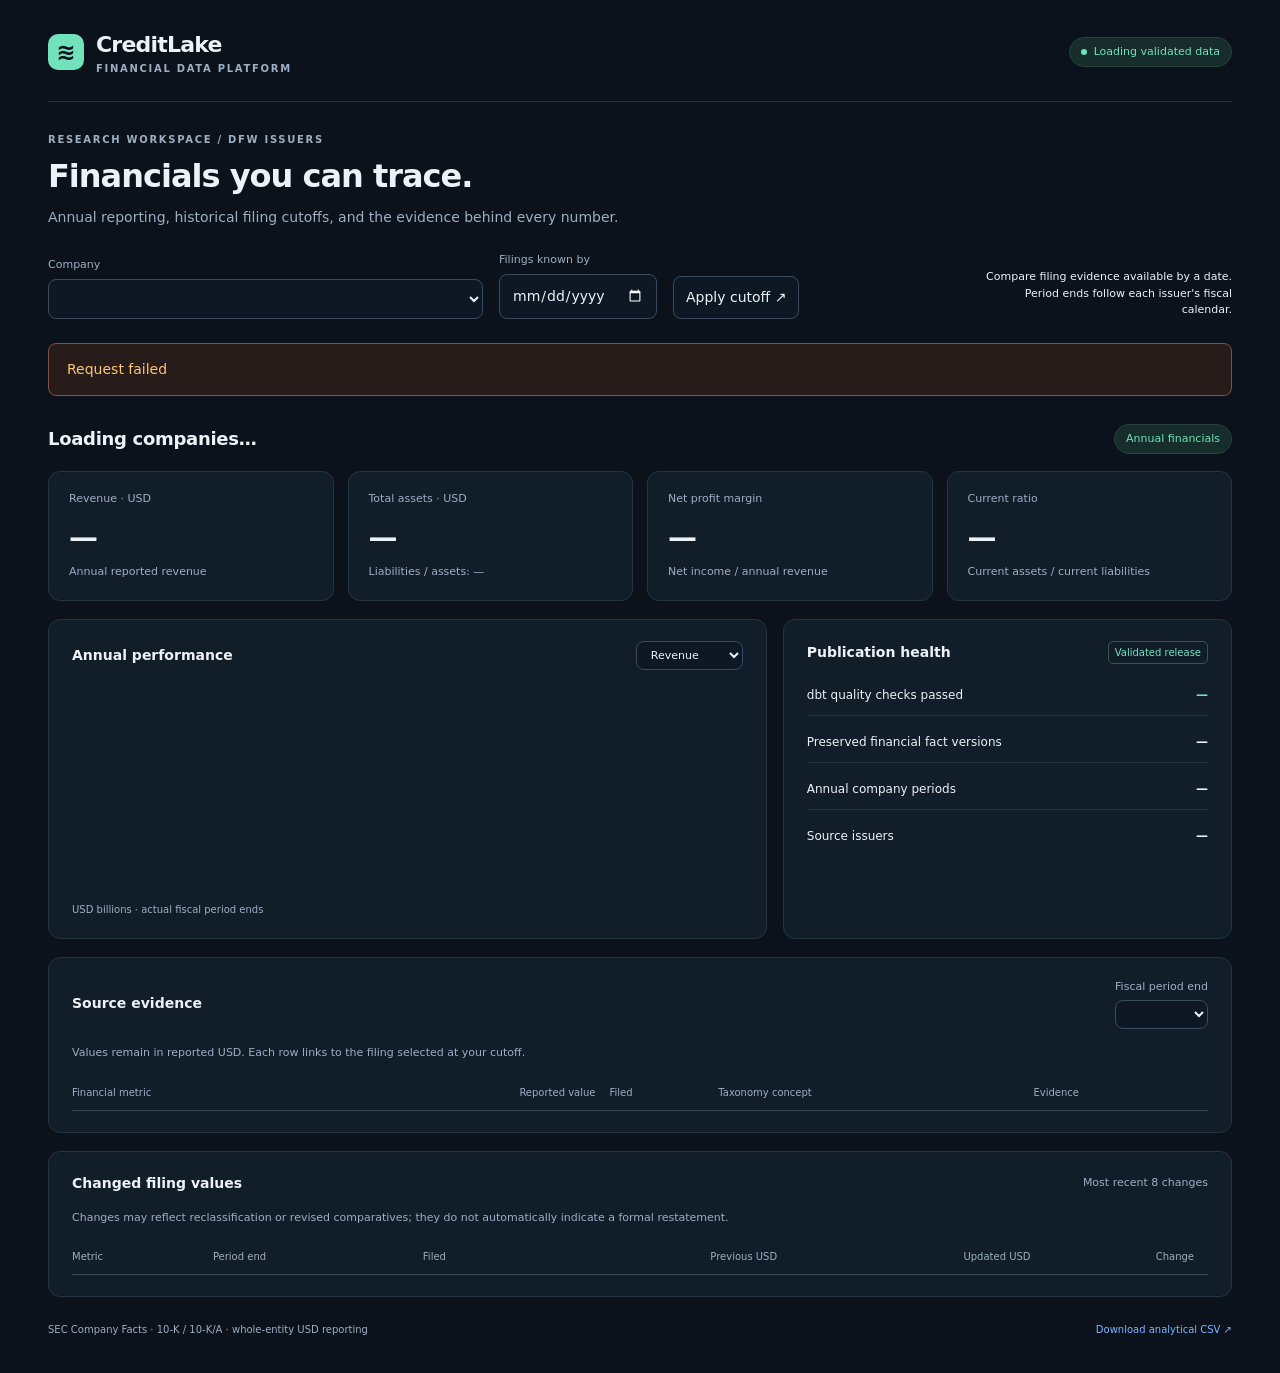
==== src/creditlake/static/index.html @ 42e3c2ce "Serve the financial analytics dashboard" ====
<!doctype html>
<html lang="en">
<head>
  <meta charset="utf-8">
  <meta name="viewport" content="width=device-width,initial-scale=1">
  <title>CreditLake · Financial Data Platform</title>
  <style>
    :root{--bg:#0b121c;--panel:#121d2a;--line:#263343;--text:#edf2f8;--muted:#9eaec2;--green:#72e2bc;--blue:#81b4ff;--amber:#ffc578}
    *{box-sizing:border-box}body{margin:0;background:var(--bg);color:var(--text);font-family:Inter,ui-sans-serif,system-ui,-apple-system,Segoe UI,sans-serif;font-size:14px;line-height:1.5}
    button,input,select{font:inherit}a{color:var(--blue);text-decoration:none}a:hover{text-decoration:underline}button,select,input{color:var(--text);background:#0e1825;border:1px solid #3b4a5f;border-radius:8px;padding:10px 12px}button{cursor:pointer}button:hover{border-color:var(--green)}select{max-width:100%}input{color-scheme:dark}
    .shell{max-width:1260px;margin:auto;padding:28px 38px 36px}.top{display:flex;align-items:center;justify-content:space-between;gap:20px;padding-bottom:25px;border-bottom:1px solid var(--line)}.brand{display:flex;align-items:center;gap:12px}.logo{width:36px;height:36px;border-radius:10px;background:var(--green);display:grid;place-items:center;color:#0b121c;font-size:23px;font-weight:800}.wordmark{font-size:22px;font-weight:650;letter-spacing:-.8px}.eyebrow{color:var(--muted);text-transform:uppercase;letter-spacing:1.7px;font-size:10px;font-weight:650}.pill{font-size:11px;padding:6px 11px;border-radius:100px;background:#162d2b;color:var(--green);border:1px solid #26433c}.dot{display:inline-block;width:6px;height:6px;border-radius:50%;background:var(--green);margin-right:7px}.header{margin:30px 0 23px}h1{font-size:32px;font-weight:600;letter-spacing:-1px;margin:5px 0 7px}p{color:var(--muted);margin:0}.filters{display:flex;align-items:end;gap:16px;margin:24px 0}.field{display:grid;gap:5px}.field label{font-size:11px;color:var(--muted)}.field.company{flex:1;max-width:435px}.filters .helper{margin-left:auto;font-size:11px;text-align:right;max-width:250px}.company-heading{display:flex;justify-content:space-between;align-items:center;gap:12px;margin:28px 0 17px}h2{margin:0;font-size:18px;letter-spacing:-.3px;font-weight:600}.subtle{font-size:11px;color:var(--muted)}.cards{display:grid;grid-template-columns:repeat(4,1fr);gap:14px}.card,.panel{background:var(--panel);border:1px solid var(--line);border-radius:12px}.card{padding:19px 20px}.label{font-size:11px;color:var(--muted)}.value{font-size:29px;font-weight:550;letter-spacing:-1px;margin:8px 0 5px}.detail{font-size:11px;color:var(--muted)}.green{color:var(--green)}.amber{color:var(--amber)}.grid{display:grid;grid-template-columns:1.6fr 1fr;gap:16px;margin-top:18px}.panel{padding:21px 23px;min-width:0}.panel-head{display:flex;justify-content:space-between;align-items:center;gap:10px;margin-bottom:16px}.panel-head h3{margin:0;font-size:14px;font-weight:550}.panel-head select{font-size:11px;padding:6px 10px}.chart{width:100%;height:210px}.chart-note{display:flex;justify-content:space-between;font-size:10px;color:var(--muted);gap:16px}.quality-list{display:grid;gap:17px;margin:22px 0}.quality-row{display:flex;justify-content:space-between;font-size:12px;border-bottom:1px solid var(--line);padding-bottom:11px}.quality-row:last-child{border:0;padding:0}.quality-value{font-weight:600}.small-note{font-size:10px;line-height:1.7;color:var(--muted)}.table-panel{margin-top:18px}.table-wrap{overflow-x:auto}table{border-collapse:collapse;width:100%;font-size:11px;white-space:nowrap}th{text-align:left;color:var(--muted);font-size:10px;font-weight:500;padding:10px 14px 10px 0;border-bottom:1px solid #3a4759}td{padding:12px 14px 12px 0;border-bottom:1px solid var(--line)}tr:last-child td{border-bottom:0}.num{text-align:right}.metric{font-weight:550;font-size:12px}.tag{font-size:10px;color:var(--green);border:1px solid #35564f;padding:3px 6px;border-radius:5px}.legend{font-size:11px;margin:0 0 13px;color:var(--muted)}.footer{display:flex;justify-content:space-between;gap:15px;margin-top:25px;color:var(--muted);font-size:10px}.error{padding:15px 18px;border:1px solid #7e5341;border-radius:8px;color:var(--amber);margin-top:20px;background:#271c19}.hidden{display:none}.empty{padding:25px;color:var(--muted);text-align:center}.loading{opacity:.55}.revision-title{margin-top:8px}.mono{font-family:ui-monospace,SFMono-Regular,Consolas,monospace;font-size:10px}
    @media(max-width:850px){.shell{padding:20px}.grid{grid-template-columns:1fr}.cards{grid-template-columns:repeat(2,1fr)}.filters{flex-wrap:wrap}.filters .helper{display:none}.field.company{max-width:none;min-width:230px}h1{font-size:28px}.footer{flex-wrap:wrap}}
    @media(max-width:430px){.shell{padding:16px}.cards{gap:9px}.card{padding:15px}.value{font-size:24px}.top{gap:8px}.wordmark{font-size:20px}.pill{font-size:9px}.company-heading{align-items:start}.company-heading h2{font-size:16px}.panel{padding:17px}.filters{gap:10px}}
  </style>
</head>
<body>
<div class="shell">
  <div class="top"><div class="brand"><span class="logo" aria-hidden="true">≋</span><div><div class="wordmark">CreditLake</div><div class="eyebrow">Financial data platform</div></div></div><span class="pill" id="badge"><span class="dot"></span>Loading validated data</span></div>
  <header class="header"><div class="eyebrow">Research workspace / DFW issuers</div><h1>Financials you can trace.</h1><p>Annual reporting, historical filing cutoffs, and the evidence behind every number.</p></header>
  <form class="filters" id="filters"><div class="field company"><label for="company">Company</label><select id="company" aria-label="Company"></select></div><div class="field"><label for="cutoff">Filings known by</label><input type="date" id="cutoff" required></div><button type="submit">Apply cutoff ↗</button><div class="helper">Compare filing evidence available by a date.<br>Period ends follow each issuer's fiscal calendar.</div></form>
  <div id="error" class="error hidden" role="alert"></div>
  <main id="content" aria-live="polite">
    <div class="company-heading"><div><h2 id="company-name">Loading companies…</h2><span class="subtle" id="company-meta"></span></div><span class="pill" id="period-label">Annual financials</span></div>
    <div class="cards"><div class="card"><div class="label">Revenue · USD</div><div class="value" id="revenue">—</div><div class="detail" id="growth">Annual reported revenue</div></div><div class="card"><div class="label">Total assets · USD</div><div class="value" id="assets">—</div><div class="detail" id="leverage">Liabilities / assets: —</div></div><div class="card"><div class="label">Net profit margin</div><div class="value" id="margin">—</div><div class="detail">Net income / annual revenue</div></div><div class="card"><div class="label">Current ratio</div><div class="value" id="liquidity">—</div><div class="detail" id="liquidity-note">Current assets / current liabilities</div></div></div>
    <div class="grid"><section class="panel"><div class="panel-head"><h3>Annual performance</h3><select id="chart-metric" aria-label="Chart metric"><option value="revenue">Revenue</option><option value="net_income">Net income</option><option value="assets">Total assets</option></select></div><svg class="chart" id="chart" viewBox="0 0 620 210" role="img" aria-label="Annual financial performance chart"></svg><div class="chart-note"><span>USD billions · actual fiscal period ends</span><span id="chart-caption"></span></div></section><section class="panel"><div class="panel-head"><h3>Publication health</h3><span class="tag">Validated release</span></div><div class="quality-list"><div class="quality-row"><span>dbt quality checks passed</span><span class="quality-value green" id="checks">—</span></div><div class="quality-row"><span>Preserved financial fact versions</span><span class="quality-value" id="facts-count">—</span></div><div class="quality-row"><span>Annual company periods</span><span class="quality-value" id="periods-count">—</span></div><div class="quality-row"><span>Source issuers</span><span class="quality-value" id="issuers-count">—</span></div></div><div class="small-note" id="publication-note"></div></section></div>
    <section class="panel table-panel"><div class="panel-head"><h3>Source evidence</h3><div class="field"><label for="period">Fiscal period end</label><select id="period"></select></div></div><div class="legend">Values remain in reported USD. Each row links to the filing selected at your cutoff.</div><div class="table-wrap"><table><thead><tr><th>Financial metric</th><th class="num">Reported value</th><th>Filed</th><th>Taxonomy concept</th><th>Evidence</th></tr></thead><tbody id="evidence"></tbody></table></div></section>
    <section class="panel table-panel"><div class="panel-head"><h3>Changed filing values</h3><span class="subtle">Most recent 8 changes</span></div><div class="legend">Changes may reflect reclassification or revised comparatives; they do not automatically indicate a formal restatement.</div><div class="table-wrap"><table><thead><tr><th>Metric</th><th>Period end</th><th>Filed</th><th class="num">Previous USD</th><th class="num">Updated USD</th><th class="num">Change</th></tr></thead><tbody id="revisions"></tbody></table></div></section>
  </main>
  <footer class="footer"><span>SEC Company Facts · 10-K / 10-K/A · whole-entity USD reporting</span><span id="mode"></span><a id="export-link" href="/api/exports/mart_company_trends.csv">Download analytical CSV ↗</a></footer>
</div>
<!-- DEMO_DATA -->
<script>
  const $=id=>document.getElementById(id), demo=window.CREDITLAKE_DEMO;
  const labels={revenue:'Revenue',assets:'Total assets',liabilities:'Total liabilities',equity:'Total equity',net_income:'Net income',operating_income:'Operating income',operating_cash_flow:'Operating cash flow',current_assets:'Current assets',current_liabilities:'Current liabilities',cash:'Cash & equivalents'};
  let status,companies=[],history=[],facts=[],requestNumber=0;
  const present=x=>x!==null&&x!==undefined&&Number.isFinite(Number(x));
  const money=x=>present(x)?new Intl.NumberFormat('en-US',{maximumFractionDigits:0}).format(Number(x)):'Unavailable';
  const compact=x=>present(x)?'$'+new Intl.NumberFormat('en-US',{notation:'compact',maximumFractionDigits:2}).format(Number(x)):'—';
  const percent=x=>present(x)?(Number(x)*100).toFixed(1)+'%':'—';
  function text(id,value){$(id).textContent=value}
  function ratio(a,b){return present(a)&&present(b)&&Number(b)!==0?Number(a)/Number(b):null}
  async function get(path){const response=await fetch(path);if(!response.ok){let reason;try{reason=(await response.json()).detail}catch{reason='Request failed'}throw new Error(typeof reason==='string'?reason:'Invalid request')}return response.json()}
  function canonical(ticker,cutoff){
    const selected=new Map();
    const candidates=demo.candidates[ticker].filter(f=>f.filed<=cutoff).sort((a,b)=>b.filed.localeCompare(a.filed)||a.alias_priority-b.alias_priority||b.accession.localeCompare(a.accession)||b.first_observed.localeCompare(a.first_observed)||a.fact_id.localeCompare(b.fact_id));
    for(const fact of candidates){const key=fact.metric+'|'+fact.period_end;if(!selected.has(key))selected.set(key,fact)}
    return [...selected.values()];
  }
  function offlineHistory(selected){
    const periods=new Map();for(const fact of selected){if(!periods.has(fact.period_end))periods.set(fact.period_end,{period_end:fact.period_end,available_metrics:0});const row=periods.get(fact.period_end);row[fact.metric]=fact.value;row.available_metrics++}
    const output=[...periods.values()].filter(row=>present(row.revenue)).sort((a,b)=>a.period_end.localeCompare(b.period_end));
    output.forEach((row,i)=>{row.net_margin=ratio(row.net_income,row.revenue);row.current_ratio=ratio(row.current_assets,row.current_liabilities);row.liabilities_to_assets=ratio(row.liabilities,row.assets);row.revenue_growth_yoy=null;if(i){const prior=output[i-1],days=(Date.parse(row.period_end)-Date.parse(prior.period_end))/86400000;if(days>=330&&days<=400){const comparison=ratio(row.revenue,prior.revenue);row.revenue_growth_yoy=comparison===null?null:comparison-1}}});return output;
  }
  function renderChart(){
    const metric=$('chart-metric').value,svg=$('chart');svg.replaceChildren();
    const valid=history.filter(row=>present(row[metric]));if(!valid.length){text('chart-caption','No available values');return}
    const ns='http://www.w3.org/2000/svg',left=47,right=605,top=10,bottom=175,values=valid.map(row=>Number(row[metric])/1e9),min=Math.min(0,...values),max=Math.max(1e-6,...values),span=max-min||1;
    function element(name,attrs,content){const node=document.createElementNS(ns,name);Object.entries(attrs).forEach(([key,value])=>node.setAttribute(key,value));if(content!==undefined)node.textContent=content;svg.append(node);return node}
    const x=i=>left+i*(right-left)/Math.max(valid.length-1,1),y=value=>bottom-(value-min)/span*(bottom-top);
    for(let i=0;i<=3;i++){const value=min+i*span/3,pos=y(value);element('line',{x1:left,x2:right,y1:pos,y2:pos,stroke:'#293647','stroke-dasharray':'3 5'});element('text',{x:0,y:pos+4,fill:'#9eaec2','font-size':10},value.toFixed(1))}
    element('polyline',{points:values.map((v,i)=>x(i)+','+y(v)).join(' '),fill:'none',stroke:'#72e2bc','stroke-width':2.5,'stroke-linejoin':'round'});
    valid.forEach((row,i)=>{const point=element('circle',{cx:x(i),cy:y(values[i]),r:3.5,fill:'#72e2bc'});const title=document.createElementNS(ns,'title');title.textContent=row.period_end+': '+compact(row[metric]);point.append(title);if(i===0||i===valid.length-1||i%2===0)element('text',{x:x(i),y:199,fill:'#9eaec2','font-size':10,'text-anchor':'middle'},row.period_end.slice(0,4))});
    text('chart-caption',valid.length+' annual periods');
  }
  function renderEvidence(){
    const selected=facts.filter(f=>f.period_end===$('period').value).sort((a,b)=>(labels[a.metric]||a.metric).localeCompare(labels[b.metric]||b.metric));
    const body=$('evidence');body.replaceChildren();
    for(const fact of selected){const tr=document.createElement('tr');const fields=[labels[fact.metric]||fact.metric,money(fact.value),fact.filed,fact.concept];fields.forEach((value,index)=>{const td=document.createElement('td');td.textContent=value;if(index===0)td.className='metric';if(index===1)td.className='num';if(index===3)td.className='mono';tr.append(td)});const td=document.createElement('td'),a=document.createElement('a');a.textContent=fact.form+' ↗';a.href=fact.filing_url;a.target='_blank';a.rel='noopener noreferrer';td.append(a);tr.append(td);body.append(tr)}
    if(!selected.length){const tr=document.createElement('tr'),td=document.createElement('td');td.colSpan=5;td.className='empty';td.textContent='No annual evidence available by this filing cutoff.';tr.append(td);body.append(tr)}
  }
  function renderRevisions(revisions){
    const body=$('revisions');body.replaceChildren();
    for(const row of revisions.slice(0,8)){const tr=document.createElement('tr');[labels[row.metric]||row.metric,row.period_end,row.filed,money(row.previous_value),money(row.value),percent(row.relative_change)].forEach((value,index)=>{const td=document.createElement('td');td.textContent=value;if(index>=3)td.className='num';tr.append(td)});body.append(tr)}
    if(!revisions.length){const tr=document.createElement('tr'),td=document.createElement('td');td.colSpan=6;td.className='empty';td.textContent='No changed filing values in this view.';tr.append(td);body.append(tr)}
  }
  async function refresh(){
    const sequence=++requestNumber,ticker=$('company').value,cutoff=$('cutoff').value;
    if(!cutoff)return;$('content').classList.add('loading');$('error').classList.add('hidden');
    try{
      let historyData,factData,revisionData;
      if(demo){const selected=canonical(ticker,cutoff);historyData={history:offlineHistory(selected)};factData={facts:selected};revisionData={revisions:demo.revisions[ticker].filter(row=>row.filed<=cutoff)}}
      else{[historyData,factData,revisionData]=await Promise.all([get('/api/companies/'+ticker+'/history?as_of='+cutoff),get('/api/companies/'+ticker+'/facts?as_of='+cutoff),get('/api/companies/'+ticker+'/revisions?as_of='+cutoff+'&limit=200')]);if(new Set([historyData.run_id,factData.run_id,revisionData.run_id]).size!==1)throw new Error('A new release was published during this request. Apply the cutoff again.');revisionData.revisions=revisionData.revisions.filter(row=>row.filed<=cutoff)}
      if(sequence!==requestNumber)return;history=historyData.history;facts=factData.facts;
      const issuer=companies.find(c=>c.ticker===ticker),latest=history.at(-1);
      text('company-name',issuer.name);text('company-meta',ticker+' · '+issuer.sector+' · '+issuer.headquarters);text('period-label',latest?'FY ended '+latest.period_end:'No available annual period');
      text('revenue',compact(latest?.revenue));text('assets',compact(latest?.assets));text('margin',percent(latest?.net_margin));text('liquidity',present(latest?.current_ratio)?Number(latest.current_ratio).toFixed(2)+'×':'—');text('growth',latest&&present(latest.revenue_growth_yoy)?percent(latest.revenue_growth_yoy)+' year over year':'YoY comparison unavailable');text('leverage','Liabilities / assets: '+percent(latest?.liabilities_to_assets));text('liquidity-note',latest&&present(latest.current_ratio)&&Number(latest.current_ratio)<1?'Below 1× · review industry context':'Current assets / current liabilities');
      const oldPeriod=$('period').value;$('period').replaceChildren();[...history].reverse().forEach(row=>{const option=document.createElement('option');option.value=row.period_end;option.textContent=row.period_end;$('period').append(option)});if(history.some(row=>row.period_end===oldPeriod))$('period').value=oldPeriod;
      renderChart();renderEvidence();renderRevisions(revisionData.revisions);
    }catch(error){if(sequence===requestNumber){text('error',error.message);$('error').classList.remove('hidden')}}finally{if(sequence===requestNumber)$('content').classList.remove('loading')}
  }
  async function initialize(){
    try{[status,companies]=demo?[demo.status,demo.companies]:await Promise.all([get('/api/status'),get('/api/companies')]);
      companies.forEach(issuer=>{const option=document.createElement('option');option.value=issuer.ticker;option.textContent=issuer.ticker+' · '+issuer.name;$('company').append(option)});$('company').value=companies.some(c=>c.ticker==='TXN')?'TXN':companies[0].ticker;$('cutoff').value=status.filing_date_cutoff;
      text('badge',status.dbt.tests_passed+' dbt checks passed');text('checks',status.dbt.tests_passed);text('facts-count',new Intl.NumberFormat('en-US').format(status.total_facts));text('periods-count',status.annual_periods);text('issuers-count',companies.length);text('publication-note','Published '+status.published_at.slice(0,10)+'. Raw evidence and filing revisions remain preserved. Missing metrics remain unavailable.');text('mode',demo?'Captured source data · standalone preview':'Validated warehouse · read-only API');
      if(demo){$('export-link').classList.add('hidden')}await refresh();
    }catch(error){text('error',error.message);$('error').classList.remove('hidden')}
  }
  $('filters').addEventListener('submit',event=>{event.preventDefault();refresh()});$('company').addEventListener('change',refresh);$('period').addEventListener('change',renderEvidence);$('chart-metric').addEventListener('change',renderChart);initialize();
</script>
</body>
</html>
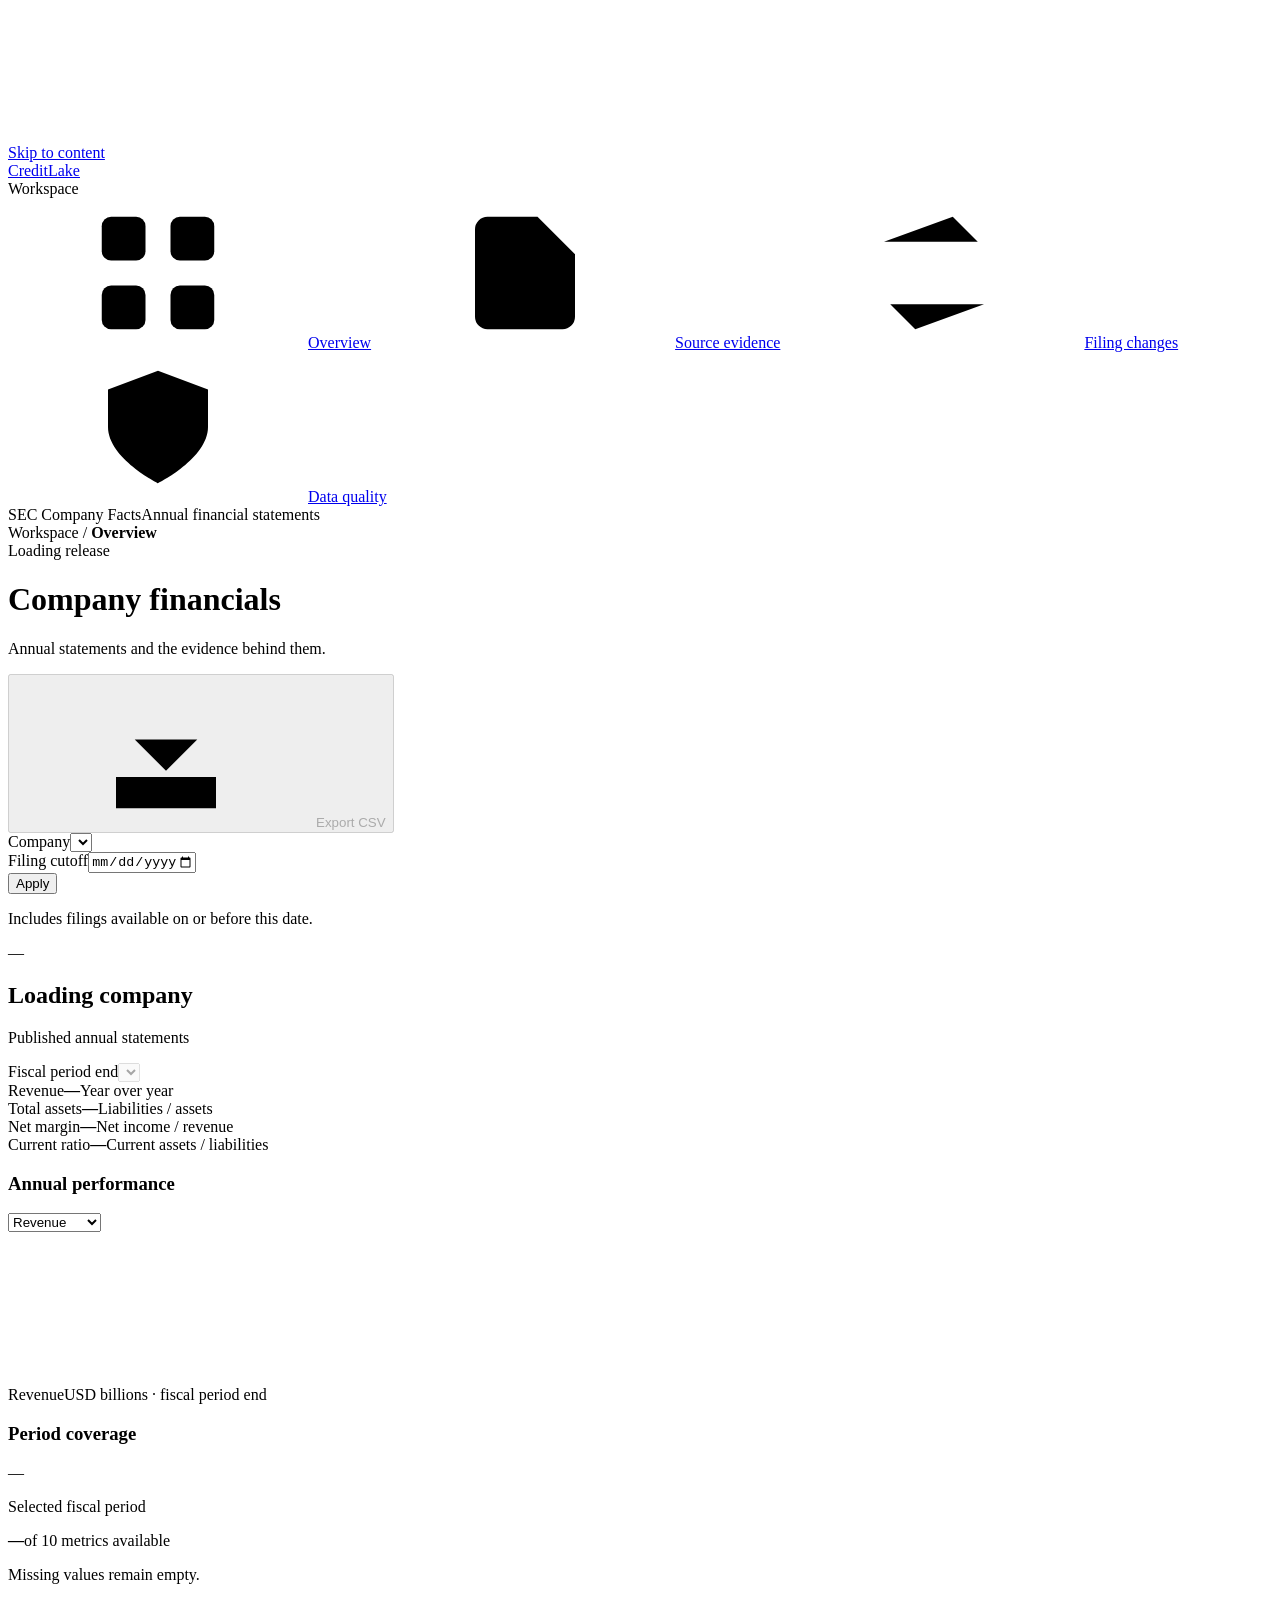
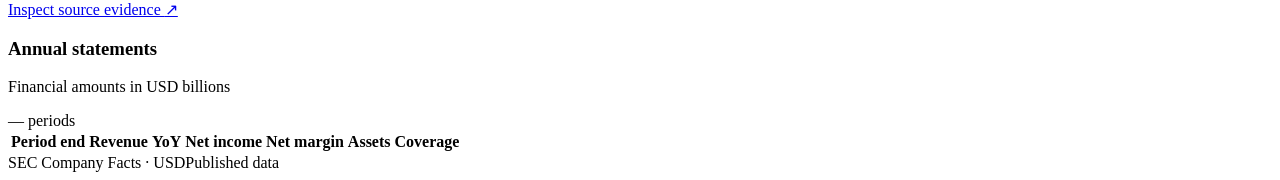
==== commit e1c6a1f5: "Refresh the financial workspace interface" ====
--- a/src/creditlake/static/index.html
+++ b/src/creditlake/static/index.html
@@ -1,101 +1,462 @@
 <!doctype html>
 <html lang="en">
-<head>
-  <meta charset="utf-8">
-  <meta name="viewport" content="width=device-width,initial-scale=1">
-  <title>CreditLake · Financial Data Platform</title>
-  <style>
-    :root{--bg:#0b121c;--panel:#121d2a;--line:#263343;--text:#edf2f8;--muted:#9eaec2;--green:#72e2bc;--blue:#81b4ff;--amber:#ffc578}
-    *{box-sizing:border-box}body{margin:0;background:var(--bg);color:var(--text);font-family:Inter,ui-sans-serif,system-ui,-apple-system,Segoe UI,sans-serif;font-size:14px;line-height:1.5}
-    button,input,select{font:inherit}a{color:var(--blue);text-decoration:none}a:hover{text-decoration:underline}button,select,input{color:var(--text);background:#0e1825;border:1px solid #3b4a5f;border-radius:8px;padding:10px 12px}button{cursor:pointer}button:hover{border-color:var(--green)}select{max-width:100%}input{color-scheme:dark}
-    .shell{max-width:1260px;margin:auto;padding:28px 38px 36px}.top{display:flex;align-items:center;justify-content:space-between;gap:20px;padding-bottom:25px;border-bottom:1px solid var(--line)}.brand{display:flex;align-items:center;gap:12px}.logo{width:36px;height:36px;border-radius:10px;background:var(--green);display:grid;place-items:center;color:#0b121c;font-size:23px;font-weight:800}.wordmark{font-size:22px;font-weight:650;letter-spacing:-.8px}.eyebrow{color:var(--muted);text-transform:uppercase;letter-spacing:1.7px;font-size:10px;font-weight:650}.pill{font-size:11px;padding:6px 11px;border-radius:100px;background:#162d2b;color:var(--green);border:1px solid #26433c}.dot{display:inline-block;width:6px;height:6px;border-radius:50%;background:var(--green);margin-right:7px}.header{margin:30px 0 23px}h1{font-size:32px;font-weight:600;letter-spacing:-1px;margin:5px 0 7px}p{color:var(--muted);margin:0}.filters{display:flex;align-items:end;gap:16px;margin:24px 0}.field{display:grid;gap:5px}.field label{font-size:11px;color:var(--muted)}.field.company{flex:1;max-width:435px}.filters .helper{margin-left:auto;font-size:11px;text-align:right;max-width:250px}.company-heading{display:flex;justify-content:space-between;align-items:center;gap:12px;margin:28px 0 17px}h2{margin:0;font-size:18px;letter-spacing:-.3px;font-weight:600}.subtle{font-size:11px;color:var(--muted)}.cards{display:grid;grid-template-columns:repeat(4,1fr);gap:14px}.card,.panel{background:var(--panel);border:1px solid var(--line);border-radius:12px}.card{padding:19px 20px}.label{font-size:11px;color:var(--muted)}.value{font-size:29px;font-weight:550;letter-spacing:-1px;margin:8px 0 5px}.detail{font-size:11px;color:var(--muted)}.green{color:var(--green)}.amber{color:var(--amber)}.grid{display:grid;grid-template-columns:1.6fr 1fr;gap:16px;margin-top:18px}.panel{padding:21px 23px;min-width:0}.panel-head{display:flex;justify-content:space-between;align-items:center;gap:10px;margin-bottom:16px}.panel-head h3{margin:0;font-size:14px;font-weight:550}.panel-head select{font-size:11px;padding:6px 10px}.chart{width:100%;height:210px}.chart-note{display:flex;justify-content:space-between;font-size:10px;color:var(--muted);gap:16px}.quality-list{display:grid;gap:17px;margin:22px 0}.quality-row{display:flex;justify-content:space-between;font-size:12px;border-bottom:1px solid var(--line);padding-bottom:11px}.quality-row:last-child{border:0;padding:0}.quality-value{font-weight:600}.small-note{font-size:10px;line-height:1.7;color:var(--muted)}.table-panel{margin-top:18px}.table-wrap{overflow-x:auto}table{border-collapse:collapse;width:100%;font-size:11px;white-space:nowrap}th{text-align:left;color:var(--muted);font-size:10px;font-weight:500;padding:10px 14px 10px 0;border-bottom:1px solid #3a4759}td{padding:12px 14px 12px 0;border-bottom:1px solid var(--line)}tr:last-child td{border-bottom:0}.num{text-align:right}.metric{font-weight:550;font-size:12px}.tag{font-size:10px;color:var(--green);border:1px solid #35564f;padding:3px 6px;border-radius:5px}.legend{font-size:11px;margin:0 0 13px;color:var(--muted)}.footer{display:flex;justify-content:space-between;gap:15px;margin-top:25px;color:var(--muted);font-size:10px}.error{padding:15px 18px;border:1px solid #7e5341;border-radius:8px;color:var(--amber);margin-top:20px;background:#271c19}.hidden{display:none}.empty{padding:25px;color:var(--muted);text-align:center}.loading{opacity:.55}.revision-title{margin-top:8px}.mono{font-family:ui-monospace,SFMono-Regular,Consolas,monospace;font-size:10px}
-    @media(max-width:850px){.shell{padding:20px}.grid{grid-template-columns:1fr}.cards{grid-template-columns:repeat(2,1fr)}.filters{flex-wrap:wrap}.filters .helper{display:none}.field.company{max-width:none;min-width:230px}h1{font-size:28px}.footer{flex-wrap:wrap}}
-    @media(max-width:430px){.shell{padding:16px}.cards{gap:9px}.card{padding:15px}.value{font-size:24px}.top{gap:8px}.wordmark{font-size:20px}.pill{font-size:9px}.company-heading{align-items:start}.company-heading h2{font-size:16px}.panel{padding:17px}.filters{gap:10px}}
-  </style>
-</head>
-<body>
-<div class="shell">
-  <div class="top"><div class="brand"><span class="logo" aria-hidden="true">≋</span><div><div class="wordmark">CreditLake</div><div class="eyebrow">Financial data platform</div></div></div><span class="pill" id="badge"><span class="dot"></span>Loading validated data</span></div>
-  <header class="header"><div class="eyebrow">Research workspace / DFW issuers</div><h1>Financials you can trace.</h1><p>Annual reporting, historical filing cutoffs, and the evidence behind every number.</p></header>
-  <form class="filters" id="filters"><div class="field company"><label for="company">Company</label><select id="company" aria-label="Company"></select></div><div class="field"><label for="cutoff">Filings known by</label><input type="date" id="cutoff" required></div><button type="submit">Apply cutoff ↗</button><div class="helper">Compare filing evidence available by a date.<br>Period ends follow each issuer's fiscal calendar.</div></form>
-  <div id="error" class="error hidden" role="alert"></div>
-  <main id="content" aria-live="polite">
-    <div class="company-heading"><div><h2 id="company-name">Loading companies…</h2><span class="subtle" id="company-meta"></span></div><span class="pill" id="period-label">Annual financials</span></div>
-    <div class="cards"><div class="card"><div class="label">Revenue · USD</div><div class="value" id="revenue">—</div><div class="detail" id="growth">Annual reported revenue</div></div><div class="card"><div class="label">Total assets · USD</div><div class="value" id="assets">—</div><div class="detail" id="leverage">Liabilities / assets: —</div></div><div class="card"><div class="label">Net profit margin</div><div class="value" id="margin">—</div><div class="detail">Net income / annual revenue</div></div><div class="card"><div class="label">Current ratio</div><div class="value" id="liquidity">—</div><div class="detail" id="liquidity-note">Current assets / current liabilities</div></div></div>
-    <div class="grid"><section class="panel"><div class="panel-head"><h3>Annual performance</h3><select id="chart-metric" aria-label="Chart metric"><option value="revenue">Revenue</option><option value="net_income">Net income</option><option value="assets">Total assets</option></select></div><svg class="chart" id="chart" viewBox="0 0 620 210" role="img" aria-label="Annual financial performance chart"></svg><div class="chart-note"><span>USD billions · actual fiscal period ends</span><span id="chart-caption"></span></div></section><section class="panel"><div class="panel-head"><h3>Publication health</h3><span class="tag">Validated release</span></div><div class="quality-list"><div class="quality-row"><span>dbt quality checks passed</span><span class="quality-value green" id="checks">—</span></div><div class="quality-row"><span>Preserved financial fact versions</span><span class="quality-value" id="facts-count">—</span></div><div class="quality-row"><span>Annual company periods</span><span class="quality-value" id="periods-count">—</span></div><div class="quality-row"><span>Source issuers</span><span class="quality-value" id="issuers-count">—</span></div></div><div class="small-note" id="publication-note"></div></section></div>
-    <section class="panel table-panel"><div class="panel-head"><h3>Source evidence</h3><div class="field"><label for="period">Fiscal period end</label><select id="period"></select></div></div><div class="legend">Values remain in reported USD. Each row links to the filing selected at your cutoff.</div><div class="table-wrap"><table><thead><tr><th>Financial metric</th><th class="num">Reported value</th><th>Filed</th><th>Taxonomy concept</th><th>Evidence</th></tr></thead><tbody id="evidence"></tbody></table></div></section>
-    <section class="panel table-panel"><div class="panel-head"><h3>Changed filing values</h3><span class="subtle">Most recent 8 changes</span></div><div class="legend">Changes may reflect reclassification or revised comparatives; they do not automatically indicate a formal restatement.</div><div class="table-wrap"><table><thead><tr><th>Metric</th><th>Period end</th><th>Filed</th><th class="num">Previous USD</th><th class="num">Updated USD</th><th class="num">Change</th></tr></thead><tbody id="revisions"></tbody></table></div></section>
-  </main>
-  <footer class="footer"><span>SEC Company Facts · 10-K / 10-K/A · whole-entity USD reporting</span><span id="mode"></span><a id="export-link" href="/api/exports/mart_company_trends.csv">Download analytical CSV ↗</a></footer>
-</div>
-<!-- DEMO_DATA -->
-<script>
-  const $=id=>document.getElementById(id), demo=window.CREDITLAKE_DEMO;
-  const labels={revenue:'Revenue',assets:'Total assets',liabilities:'Total liabilities',equity:'Total equity',net_income:'Net income',operating_income:'Operating income',operating_cash_flow:'Operating cash flow',current_assets:'Current assets',current_liabilities:'Current liabilities',cash:'Cash & equivalents'};
-  let status,companies=[],history=[],facts=[],requestNumber=0;
-  const present=x=>x!==null&&x!==undefined&&Number.isFinite(Number(x));
-  const money=x=>present(x)?new Intl.NumberFormat('en-US',{maximumFractionDigits:0}).format(Number(x)):'Unavailable';
-  const compact=x=>present(x)?'$'+new Intl.NumberFormat('en-US',{notation:'compact',maximumFractionDigits:2}).format(Number(x)):'—';
-  const percent=x=>present(x)?(Number(x)*100).toFixed(1)+'%':'—';
-  function text(id,value){$(id).textContent=value}
-  function ratio(a,b){return present(a)&&present(b)&&Number(b)!==0?Number(a)/Number(b):null}
-  async function get(path){const response=await fetch(path);if(!response.ok){let reason;try{reason=(await response.json()).detail}catch{reason='Request failed'}throw new Error(typeof reason==='string'?reason:'Invalid request')}return response.json()}
-  function canonical(ticker,cutoff){
-    const selected=new Map();
-    const candidates=demo.candidates[ticker].filter(f=>f.filed<=cutoff).sort((a,b)=>b.filed.localeCompare(a.filed)||a.alias_priority-b.alias_priority||b.accession.localeCompare(a.accession)||b.first_observed.localeCompare(a.first_observed)||a.fact_id.localeCompare(b.fact_id));
-    for(const fact of candidates){const key=fact.metric+'|'+fact.period_end;if(!selected.has(key))selected.set(key,fact)}
-    return [...selected.values()];
-  }
-  function offlineHistory(selected){
-    const periods=new Map();for(const fact of selected){if(!periods.has(fact.period_end))periods.set(fact.period_end,{period_end:fact.period_end,available_metrics:0});const row=periods.get(fact.period_end);row[fact.metric]=fact.value;row.available_metrics++}
-    const output=[...periods.values()].filter(row=>present(row.revenue)).sort((a,b)=>a.period_end.localeCompare(b.period_end));
-    output.forEach((row,i)=>{row.net_margin=ratio(row.net_income,row.revenue);row.current_ratio=ratio(row.current_assets,row.current_liabilities);row.liabilities_to_assets=ratio(row.liabilities,row.assets);row.revenue_growth_yoy=null;if(i){const prior=output[i-1],days=(Date.parse(row.period_end)-Date.parse(prior.period_end))/86400000;if(days>=330&&days<=400){const comparison=ratio(row.revenue,prior.revenue);row.revenue_growth_yoy=comparison===null?null:comparison-1}}});return output;
-  }
-  function renderChart(){
-    const metric=$('chart-metric').value,svg=$('chart');svg.replaceChildren();
-    const valid=history.filter(row=>present(row[metric]));if(!valid.length){text('chart-caption','No available values');return}
-    const ns='http://www.w3.org/2000/svg',left=47,right=605,top=10,bottom=175,values=valid.map(row=>Number(row[metric])/1e9),min=Math.min(0,...values),max=Math.max(1e-6,...values),span=max-min||1;
-    function element(name,attrs,content){const node=document.createElementNS(ns,name);Object.entries(attrs).forEach(([key,value])=>node.setAttribute(key,value));if(content!==undefined)node.textContent=content;svg.append(node);return node}
-    const x=i=>left+i*(right-left)/Math.max(valid.length-1,1),y=value=>bottom-(value-min)/span*(bottom-top);
-    for(let i=0;i<=3;i++){const value=min+i*span/3,pos=y(value);element('line',{x1:left,x2:right,y1:pos,y2:pos,stroke:'#293647','stroke-dasharray':'3 5'});element('text',{x:0,y:pos+4,fill:'#9eaec2','font-size':10},value.toFixed(1))}
-    element('polyline',{points:values.map((v,i)=>x(i)+','+y(v)).join(' '),fill:'none',stroke:'#72e2bc','stroke-width':2.5,'stroke-linejoin':'round'});
-    valid.forEach((row,i)=>{const point=element('circle',{cx:x(i),cy:y(values[i]),r:3.5,fill:'#72e2bc'});const title=document.createElementNS(ns,'title');title.textContent=row.period_end+': '+compact(row[metric]);point.append(title);if(i===0||i===valid.length-1||i%2===0)element('text',{x:x(i),y:199,fill:'#9eaec2','font-size':10,'text-anchor':'middle'},row.period_end.slice(0,4))});
-    text('chart-caption',valid.length+' annual periods');
-  }
-  function renderEvidence(){
-    const selected=facts.filter(f=>f.period_end===$('period').value).sort((a,b)=>(labels[a.metric]||a.metric).localeCompare(labels[b.metric]||b.metric));
-    const body=$('evidence');body.replaceChildren();
-    for(const fact of selected){const tr=document.createElement('tr');const fields=[labels[fact.metric]||fact.metric,money(fact.value),fact.filed,fact.concept];fields.forEach((value,index)=>{const td=document.createElement('td');td.textContent=value;if(index===0)td.className='metric';if(index===1)td.className='num';if(index===3)td.className='mono';tr.append(td)});const td=document.createElement('td'),a=document.createElement('a');a.textContent=fact.form+' ↗';a.href=fact.filing_url;a.target='_blank';a.rel='noopener noreferrer';td.append(a);tr.append(td);body.append(tr)}
-    if(!selected.length){const tr=document.createElement('tr'),td=document.createElement('td');td.colSpan=5;td.className='empty';td.textContent='No annual evidence available by this filing cutoff.';tr.append(td);body.append(tr)}
-  }
-  function renderRevisions(revisions){
-    const body=$('revisions');body.replaceChildren();
-    for(const row of revisions.slice(0,8)){const tr=document.createElement('tr');[labels[row.metric]||row.metric,row.period_end,row.filed,money(row.previous_value),money(row.value),percent(row.relative_change)].forEach((value,index)=>{const td=document.createElement('td');td.textContent=value;if(index>=3)td.className='num';tr.append(td)});body.append(tr)}
-    if(!revisions.length){const tr=document.createElement('tr'),td=document.createElement('td');td.colSpan=6;td.className='empty';td.textContent='No changed filing values in this view.';tr.append(td);body.append(tr)}
-  }
-  async function refresh(){
-    const sequence=++requestNumber,ticker=$('company').value,cutoff=$('cutoff').value;
-    if(!cutoff)return;$('content').classList.add('loading');$('error').classList.add('hidden');
-    try{
-      let historyData,factData,revisionData;
-      if(demo){const selected=canonical(ticker,cutoff);historyData={history:offlineHistory(selected)};factData={facts:selected};revisionData={revisions:demo.revisions[ticker].filter(row=>row.filed<=cutoff)}}
-      else{[historyData,factData,revisionData]=await Promise.all([get('/api/companies/'+ticker+'/history?as_of='+cutoff),get('/api/companies/'+ticker+'/facts?as_of='+cutoff),get('/api/companies/'+ticker+'/revisions?as_of='+cutoff+'&limit=200')]);if(new Set([historyData.run_id,factData.run_id,revisionData.run_id]).size!==1)throw new Error('A new release was published during this request. Apply the cutoff again.');revisionData.revisions=revisionData.revisions.filter(row=>row.filed<=cutoff)}
-      if(sequence!==requestNumber)return;history=historyData.history;facts=factData.facts;
-      const issuer=companies.find(c=>c.ticker===ticker),latest=history.at(-1);
-      text('company-name',issuer.name);text('company-meta',ticker+' · '+issuer.sector+' · '+issuer.headquarters);text('period-label',latest?'FY ended '+latest.period_end:'No available annual period');
-      text('revenue',compact(latest?.revenue));text('assets',compact(latest?.assets));text('margin',percent(latest?.net_margin));text('liquidity',present(latest?.current_ratio)?Number(latest.current_ratio).toFixed(2)+'×':'—');text('growth',latest&&present(latest.revenue_growth_yoy)?percent(latest.revenue_growth_yoy)+' year over year':'YoY comparison unavailable');text('leverage','Liabilities / assets: '+percent(latest?.liabilities_to_assets));text('liquidity-note',latest&&present(latest.current_ratio)&&Number(latest.current_ratio)<1?'Below 1× · review industry context':'Current assets / current liabilities');
-      const oldPeriod=$('period').value;$('period').replaceChildren();[...history].reverse().forEach(row=>{const option=document.createElement('option');option.value=row.period_end;option.textContent=row.period_end;$('period').append(option)});if(history.some(row=>row.period_end===oldPeriod))$('period').value=oldPeriod;
-      renderChart();renderEvidence();renderRevisions(revisionData.revisions);
-    }catch(error){if(sequence===requestNumber){text('error',error.message);$('error').classList.remove('hidden')}}finally{if(sequence===requestNumber)$('content').classList.remove('loading')}
-  }
-  async function initialize(){
-    try{[status,companies]=demo?[demo.status,demo.companies]:await Promise.all([get('/api/status'),get('/api/companies')]);
-      companies.forEach(issuer=>{const option=document.createElement('option');option.value=issuer.ticker;option.textContent=issuer.ticker+' · '+issuer.name;$('company').append(option)});$('company').value=companies.some(c=>c.ticker==='TXN')?'TXN':companies[0].ticker;$('cutoff').value=status.filing_date_cutoff;
-      text('badge',status.dbt.tests_passed+' dbt checks passed');text('checks',status.dbt.tests_passed);text('facts-count',new Intl.NumberFormat('en-US').format(status.total_facts));text('periods-count',status.annual_periods);text('issuers-count',companies.length);text('publication-note','Published '+status.published_at.slice(0,10)+'. Raw evidence and filing revisions remain preserved. Missing metrics remain unavailable.');text('mode',demo?'Captured source data · standalone preview':'Validated warehouse · read-only API');
-      if(demo){$('export-link').classList.add('hidden')}await refresh();
-    }catch(error){text('error',error.message);$('error').classList.remove('hidden')}
-  }
-  $('filters').addEventListener('submit',event=>{event.preventDefault();refresh()});$('company').addEventListener('change',refresh);$('period').addEventListener('change',renderEvidence);$('chart-metric').addEventListener('change',renderChart);initialize();
-</script>
-</body>
+  <head>
+    <meta charset="utf-8" />
+    <meta name="viewport" content="width=device-width, initial-scale=1" />
+    <meta name="color-scheme" content="light" />
+    <title>CreditLake · Financial workspace</title>
+    <link rel="stylesheet" href="/static/app.css" />
+  </head>
+  <body>
+    <a class="skip-link" href="#main">Skip to content</a>
+    <svg class="icon-definitions" aria-hidden="true">
+      <defs>
+        <symbol id="icon-overview" viewBox="0 0 24 24">
+          <rect x="3" y="3" width="7" height="7" rx="1.5" />
+          <rect x="14" y="3" width="7" height="7" rx="1.5" />
+          <rect x="3" y="14" width="7" height="7" rx="1.5" />
+          <rect x="14" y="14" width="7" height="7" rx="1.5" />
+        </symbol>
+        <symbol id="icon-document" viewBox="0 0 24 24">
+          <path
+            d="M14 3H6a2 2 0 0 0-2 2v14a2 2 0 0 0 2 2h12a2 2 0 0 0 2-2V9zM14 3v6h6M8 13h8M8 17h5"
+          />
+        </symbol>
+        <symbol id="icon-changes" viewBox="0 0 24 24">
+          <path d="M4 7h15l-4-4M20 17H5l4 4M19 7v5M5 17v-5" />
+        </symbol>
+        <symbol id="icon-quality" viewBox="0 0 24 24">
+          <path d="M12 3 4 6v6c0 5 8 9 8 9s8-4 8-9V6zM8 12l3 3 5-6" />
+        </symbol>
+        <symbol id="icon-download" viewBox="0 0 24 24">
+          <path d="M12 3v12m-5-5 5 5 5-5M4 16v5h16v-5" />
+        </symbol>
+        <symbol id="icon-close" viewBox="0 0 24 24">
+          <path d="m6 6 12 12M6 18 18 6" />
+        </symbol>
+      </defs>
+    </svg>
+    <div class="app-layout">
+      <aside class="sidebar">
+        <a class="brand" href="#overview" aria-label="CreditLake overview"
+          ><span class="brand-mark" aria-hidden="true"
+            ><i></i><i></i><i></i></span
+          >CreditLake</a
+        >
+        <div class="nav-label">Workspace</div>
+        <nav aria-label="Workspace navigation">
+          <a href="#overview" data-view="overview" aria-current="page"
+            ><svg class="icon"><use href="#icon-overview" /></svg>Overview</a
+          >
+          <a href="#sources" data-view="sources"
+            ><svg class="icon"><use href="#icon-document" /></svg>Source
+            evidence</a
+          >
+          <a href="#changes" data-view="changes"
+            ><svg class="icon"><use href="#icon-changes" /></svg>Filing
+            changes</a
+          >
+          <a href="#quality" data-view="quality"
+            ><svg class="icon"><use href="#icon-quality" /></svg>Data quality</a
+          >
+        </nav>
+        <div class="sidebar-note">
+          <span class="status-dot"></span>SEC Company Facts<span
+            >Annual financial statements</span
+          >
+        </div>
+      </aside>
+      <main id="main" class="main" tabindex="-1">
+        <div class="topbar">
+          <div class="breadcrumb">
+            Workspace <span>/</span>
+            <strong id="breadcrumb-current">Overview</strong>
+          </div>
+          <div class="publication">
+            <span class="status-dot"></span
+            ><span id="publication-date">Loading release</span>
+          </div>
+        </div>
+        <header class="page-header">
+          <div>
+            <h1 id="page-title">Company financials</h1>
+            <p id="page-description">
+              Annual statements and the evidence behind them.
+            </p>
+          </div>
+          <button id="export-button" class="button button-secondary" disabled>
+            <svg class="icon"><use href="#icon-download" /></svg>Export CSV
+          </button>
+        </header>
+        <form id="filters" class="filters">
+          <div class="field company-field">
+            <label for="company">Company</label
+            ><select id="company" name="company" required></select>
+          </div>
+          <div class="field cutoff-field">
+            <label for="cutoff">Filing cutoff</label
+            ><input
+              id="cutoff"
+              type="date"
+              name="cutoff"
+              required
+              min="1990-01-01"
+              max="9999-12-31"
+            />
+          </div>
+          <button id="apply-button" class="button button-primary" type="submit">
+            Apply
+          </button>
+          <p class="filter-note">
+            Includes filings available on or before this date.
+          </p>
+        </form>
+        <div id="error" class="error-banner" role="alert" hidden>
+          <span id="error-message"></span
+          ><button id="retry-button" class="text-button">Retry</button>
+        </div>
+        <div id="content" aria-busy="true">
+          <div id="company-heading" class="company-heading">
+            <div class="company-identity">
+              <span id="ticker" class="ticker-badge">—</span>
+              <div>
+                <h2 id="company-name">Loading company</h2>
+                <p id="company-meta">Published annual statements</p>
+              </div>
+            </div>
+            <div class="field period-field">
+              <label for="period">Fiscal period end</label
+              ><select id="period" disabled></select>
+            </div>
+          </div>
+          <section id="overview" class="view" aria-label="Company overview">
+            <div class="metrics">
+              <div class="metric-block">
+                <span class="metric-label">Revenue</span
+                ><strong id="revenue" class="metric-value">—</strong
+                ><span id="growth" class="metric-detail">Year over year</span>
+              </div>
+              <div class="metric-block">
+                <span class="metric-label">Total assets</span
+                ><strong id="assets" class="metric-value">—</strong
+                ><span id="leverage" class="metric-detail"
+                  >Liabilities / assets</span
+                >
+              </div>
+              <div class="metric-block">
+                <span class="metric-label">Net margin</span
+                ><strong id="margin" class="metric-value">—</strong
+                ><span class="metric-detail">Net income / revenue</span>
+              </div>
+              <div class="metric-block">
+                <span class="metric-label">Current ratio</span
+                ><strong id="liquidity" class="metric-value">—</strong
+                ><span id="liquidity-note" class="metric-detail"
+                  >Current assets / liabilities</span
+                >
+              </div>
+            </div>
+            <div class="overview-grid">
+              <section class="panel performance-panel">
+                <div class="panel-heading">
+                  <h3>Annual performance</h3>
+                  <select id="chart-metric" aria-label="Chart metric">
+                    <option value="revenue">Revenue</option>
+                    <option value="net_income">Net income</option>
+                    <option value="assets">Total assets</option>
+                  </select>
+                </div>
+                <div class="chart-wrap">
+                  <svg
+                    id="chart"
+                    class="chart"
+                    role="img"
+                    aria-label="Annual revenue chart"
+                  ></svg>
+                  <div id="chart-empty" class="chart-empty" hidden>
+                    No annual values for this cutoff.
+                  </div>
+                </div>
+                <div class="chart-footer">
+                  <span id="chart-series"
+                    ><i class="legend-line"></i>Revenue</span
+                  ><span id="chart-caption"
+                    >USD billions · fiscal period end</span
+                  >
+                </div>
+              </section>
+              <section class="panel coverage-panel">
+                <div class="panel-heading">
+                  <h3>Period coverage</h3>
+                  <span id="coverage-status" class="badge">—</span>
+                </div>
+                <p id="period-label" class="coverage-period">
+                  Selected fiscal period
+                </p>
+                <p class="coverage-total">
+                  <strong id="coverage-count">—</strong
+                  ><span>of 10 metrics available</span>
+                </p>
+                <div
+                  id="coverage-track"
+                  class="coverage-track"
+                  aria-hidden="true"
+                ></div>
+                <p id="coverage-note" class="coverage-note">
+                  Missing values remain empty.
+                </p>
+                <a class="text-link" href="#sources"
+                  >Inspect source evidence <span aria-hidden="true">↗</span></a
+                >
+              </section>
+            </div>
+            <section class="panel annual-panel">
+              <div class="panel-heading">
+                <div>
+                  <h3>Annual statements</h3>
+                  <p>Financial amounts in USD billions</p>
+                </div>
+                <span id="statement-count" class="subtle">— periods</span>
+              </div>
+              <div
+                class="table-scroll"
+                tabindex="0"
+                aria-label="Annual statements table"
+              >
+                <table id="annual-statements">
+                  <thead>
+                    <tr>
+                      <th>Period end</th>
+                      <th class="number">Revenue</th>
+                      <th class="number">YoY</th>
+                      <th class="number">Net income</th>
+                      <th class="number">Net margin</th>
+                      <th class="number">Assets</th>
+                      <th class="number">Coverage</th>
+                    </tr>
+                  </thead>
+                  <tbody></tbody>
+                </table>
+              </div>
+            </section>
+          </section>
+          <section
+            id="sources"
+            class="view"
+            aria-label="Source evidence"
+            hidden
+          >
+            <section class="panel">
+              <div class="panel-heading">
+                <div>
+                  <h3>Reported financial facts</h3>
+                  <p>Exact monetary values in USD for the selected period</p>
+                </div>
+                <span id="evidence-count" class="subtle">— facts</span>
+              </div>
+              <div
+                class="table-scroll"
+                tabindex="0"
+                aria-label="Source evidence table"
+              >
+                <table>
+                  <thead>
+                    <tr>
+                      <th>Metric</th>
+                      <th class="number">Reported value</th>
+                      <th>Filed</th>
+                      <th>Document</th>
+                      <th></th>
+                    </tr>
+                  </thead>
+                  <tbody id="evidence"></tbody>
+                </table>
+              </div>
+              <p class="panel-note">
+                Each value links to its filing and an immutable source record.
+              </p>
+            </section>
+          </section>
+          <section id="changes" class="view" aria-label="Filing changes" hidden>
+            <section class="panel">
+              <div class="panel-heading">
+                <div>
+                  <h3>Changed reported values</h3>
+                  <p>Available through the selected filing cutoff</p>
+                </div>
+                <span id="revision-count" class="subtle">— changes</span>
+              </div>
+              <div
+                class="table-scroll"
+                tabindex="0"
+                aria-label="Filing changes table"
+              >
+                <table>
+                  <thead>
+                    <tr>
+                      <th>Period end</th>
+                      <th>Metric</th>
+                      <th class="number">Previous value</th>
+                      <th class="number">Later value</th>
+                      <th>Later filing</th>
+                    </tr>
+                  </thead>
+                  <tbody id="revisions"></tbody>
+                </table>
+              </div>
+              <p class="panel-note">
+                A changed value can reflect a recast, reclassification, or
+                amendment. It does not by itself establish a formal restatement.
+                Up to 200 changes are shown per company.
+              </p>
+            </section>
+          </section>
+          <section id="quality" class="view" aria-label="Data quality" hidden>
+            <div class="quality-context">
+              <span id="quality-release">Published dataset</span
+              ><span id="checks" class="badge badge-positive"
+                >— checks passed</span
+              >
+            </div>
+            <div class="metrics quality-metrics">
+              <div class="metric-block">
+                <span class="metric-label">Annual periods</span
+                ><strong id="periods-count" class="metric-value">—</strong
+                ><span id="issuers-count" class="metric-detail"
+                  >— companies</span
+                >
+              </div>
+              <div class="metric-block">
+                <span class="metric-label">Complete periods</span
+                ><strong id="complete-count" class="metric-value">—</strong
+                ><span class="metric-detail">All 10 metrics available</span>
+              </div>
+              <div class="metric-block">
+                <span class="metric-label">Incomplete periods</span
+                ><strong id="incomplete-count" class="metric-value">—</strong
+                ><span class="metric-detail">One or more metrics missing</span>
+              </div>
+              <div class="metric-block">
+                <span class="metric-label">Balance flags</span
+                ><strong id="balance-count" class="metric-value">—</strong
+                ><span class="metric-detail">Require source review</span>
+              </div>
+            </div>
+            <section class="panel">
+              <div class="panel-heading">
+                <div>
+                  <h3>Coverage by company</h3>
+                  <p>Published release · ten-metric contract</p>
+                </div>
+                <span id="facts-count" class="subtle"></span>
+              </div>
+              <div
+                class="table-scroll"
+                tabindex="0"
+                aria-label="Company coverage table"
+              >
+                <table>
+                  <thead>
+                    <tr>
+                      <th>Company</th>
+                      <th class="number">Annual periods</th>
+                      <th class="number">Complete periods</th>
+                      <th>Completeness</th>
+                      <th class="number">Missing values</th>
+                    </tr>
+                  </thead>
+                  <tbody id="quality-issuers"></tbody>
+                </table>
+              </div>
+            </section>
+            <section class="panel quality-panel">
+              <div class="panel-heading">
+                <div>
+                  <h3>Balance equation review</h3>
+                  <p>Assets minus liabilities and equity · exact USD</p>
+                </div>
+              </div>
+              <div
+                class="table-scroll"
+                tabindex="0"
+                aria-label="Balance review table"
+              >
+                <table>
+                  <thead>
+                    <tr>
+                      <th>Company</th>
+                      <th>Period end</th>
+                      <th class="number">Residual</th>
+                      <th class="number">Tolerance</th>
+                      <th></th>
+                    </tr>
+                  </thead>
+                  <tbody id="quality-balances"></tbody>
+                </table>
+              </div>
+              <p class="panel-note">
+                Flags identify values outside the model tolerance. They are data
+                review findings, not an assessment of creditworthiness.
+              </p>
+            </section>
+            <details class="panel missing-panel">
+              <summary id="missing-count">Incomplete periods</summary>
+              <div
+                class="table-scroll"
+                tabindex="0"
+                aria-label="Missing metrics table"
+              >
+                <table>
+                  <thead>
+                    <tr>
+                      <th>Company</th>
+                      <th>Period end</th>
+                      <th>Missing metrics</th>
+                    </tr>
+                  </thead>
+                  <tbody id="quality-missing"></tbody>
+                </table>
+              </div>
+            </details>
+          </section>
+        </div>
+        <footer class="footer">
+          <span>SEC Company Facts <span class="footer-dot">·</span> USD</span
+          ><span id="view-cutoff">Published data</span>
+        </footer>
+      </main>
+    </div>
+    <dialog
+      id="source-dialog"
+      class="source-sheet"
+      aria-labelledby="source-title"
+    >
+      <div class="source-header">
+        <div>
+          <p class="eyebrow">Source record</p>
+          <h2 id="source-title">Financial fact</h2>
+        </div>
+        <button
+          id="close-source"
+          class="icon-button"
+          aria-label="Close source details"
+        >
+          <svg class="icon"><use href="#icon-close" /></svg>
+        </button>
+      </div>
+      <p id="source-period" class="subtle"></p>
+      <p id="source-value" class="source-value"></p>
+      <dl id="source-fields" class="source-fields"></dl>
+      <div id="source-links" class="source-links"></div>
+      <p id="source-integrity" class="source-integrity"></p>
+    </dialog>
+    <div
+      id="announcement"
+      class="sr-only"
+      role="status"
+      aria-live="polite"
+    ></div>
+    <!-- DEMO_DATA -->
+    <script src="/static/app.js" defer></script>
+  </body>
 </html>
